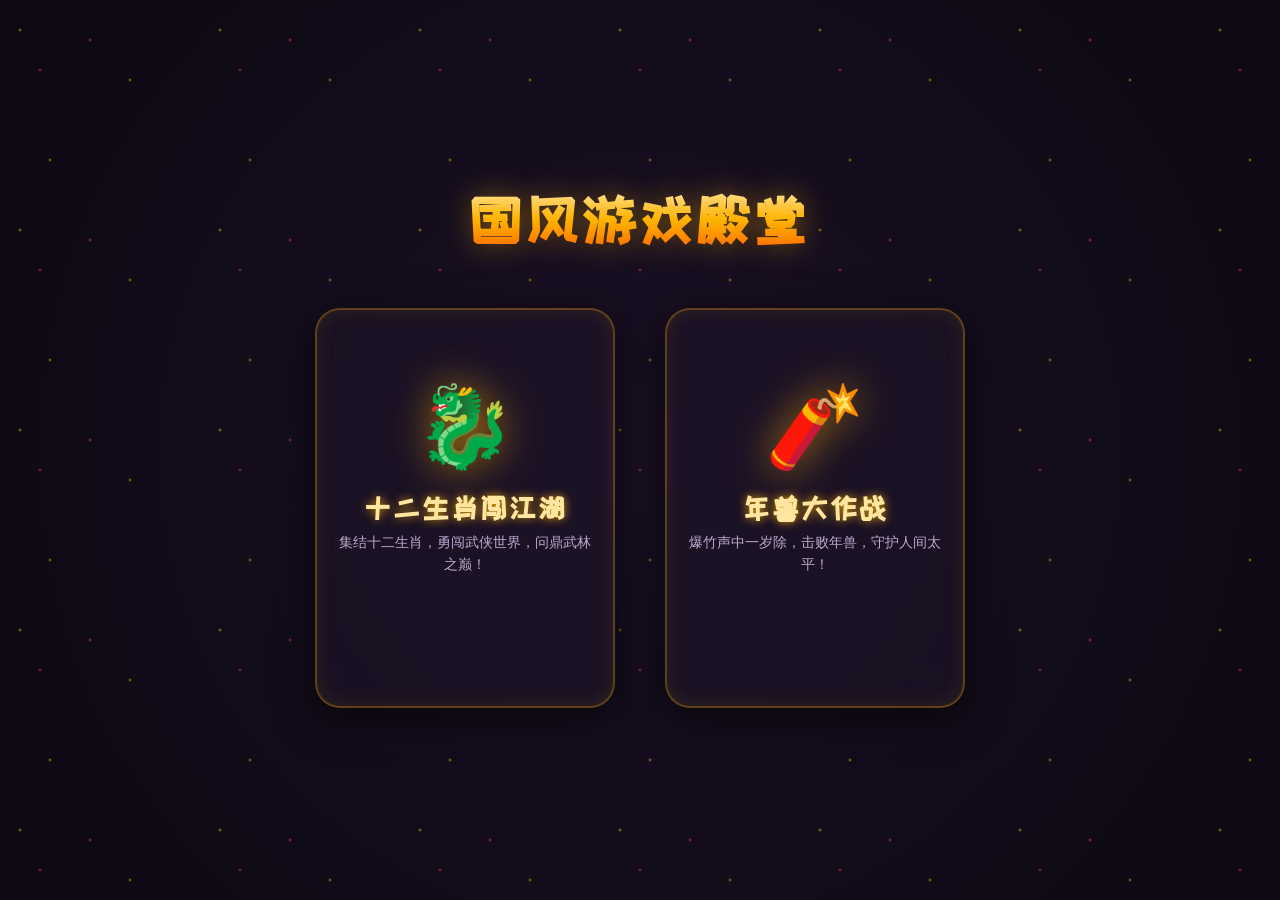
==== index.html @ abb60cdf "Add files via upload" ====
<!DOCTYPE html>
<html lang="zh-CN">
<head>
    <meta charset="UTF-8">
    <meta name="viewport" content="width=device-width, initial-scale=1.0">
    <title>国风游戏殿堂</title>
    <style>
        /* 引入国风字体（如果没有，用默认也行） */
        @import url('https://fonts.googleapis.com/css2?family=ZCOOL+KuaiLe&display=swap');

        * { margin: 0; padding: 0; box-sizing: border-box; }

        body {
            min-height: 100vh;
            background: radial-gradient(circle at center, #1a1025 0%, #0d0812 100%);
            font-family: 'ZCOOL KuaiLe', 'Microsoft YaHei', sans-serif;
            color: white;
            display: flex;
            flex-direction: column;
            align-items: center;
            justify-content: center;
            overflow: hidden;
            position: relative;
        }

        /* 动态星空背景 */
        .stars {
            position: absolute;
            top: 0; left: 0; width: 100%; height: 100%;
            z-index: -1;
            background-image: 
                radial-gradient(2px 2px at 20px 30px, #ffd700, rgba(0,0,0,0)),
                radial-gradient(2px 2px at 40px 70px, #ff4d4d, rgba(0,0,0,0)),
                radial-gradient(2px 2px at 50px 160px, #ffd700, rgba(0,0,0,0)),
                radial-gradient(2px 2px at 90px 40px, #ff4d4d, rgba(0,0,0,0)),
                radial-gradient(2px 2px at 130px 80px, #ffd700, rgba(0,0,0,0));
            background-repeat: repeat;
            background-size: 200px 200px;
            animation: starsMove 60s linear infinite;
            opacity: 0.6;
        }
        @keyframes starsMove { from { background-position: 0 0; } to { background-position: 200px 200px; } }

        /* 标题 */
        .title {
            font-size: 3.5rem;
            margin-bottom: 60px;
            text-align: center;
            background: linear-gradient(to bottom, #ffe6a0, #ffb300, #ff6600);
            -webkit-background-clip: text;
            -webkit-text-fill-color: transparent;
            text-shadow: 0 0 30px rgba(255, 179, 0, 0.4);
            letter-spacing: 5px;
            animation: float 3s ease-in-out infinite;
        }
        @keyframes float { 0%, 100% { transform: translateY(0); } 50% { transform: translateY(-10px); } }

        /* 卡片容器 */
        .game-container {
            display: flex;
            gap: 50px;
            flex-wrap: wrap;
            justify-content: center;
        }

        /* 华丽游戏卡片 */
        .game-card {
            width: 300px;
            height: 400px;
            background: rgba(30, 20, 40, 0.6);
            border-radius: 25px;
            border: 2px solid rgba(255, 179, 0, 0.3);
            text-decoration: none;
            color: white;
            display: flex;
            flex-direction: column;
            align-items: center;
            justify-content: center;
            position: relative;
            overflow: hidden;
            transition: all 0.5s cubic-bezier(0.175, 0.885, 0.32, 1.275);
            backdrop-filter: blur(10px);
            box-shadow: 0 10px 40px rgba(0, 0, 0, 0.6), inset 0 0 20px rgba(255, 179, 0, 0.1);
        }

        /* 卡片发光动效 */
        .game-card::before {
            content: '';
            position: absolute;
            top: -50%; left: -50%;
            width: 200%; height: 200%;
            background: conic-gradient(transparent, rgba(255, 179, 0, 0.8), transparent 30%);
            animation: rotate 4s linear infinite;
            z-index: -1;
            opacity: 0;
            transition: opacity 0.5s;
        }
        .game-card:hover::before { opacity: 1; }
        .game-card:hover {
            transform: translateY(-20px) scale(1.05);
            border-color: #ffd700;
            box-shadow: 0 20px 50px rgba(255, 179, 0, 0.4), inset 0 0 30px rgba(255, 179, 0, 0.3);
        }

        @keyframes rotate { 100% { transform: rotate(360deg); } }

        /* 卡片内容 */
        .game-icon {
            font-size: 80px;
            margin-bottom: 20px;
            filter: drop-shadow(0 0 20px rgba(255, 179, 0, 0.6));
            transition: transform 0.5s;
        }
        .game-card:hover .game-icon { transform: scale(1.2) rotate(5deg); }

        .game-name {
            font-size: 1.8rem;
            font-weight: bold;
            color: #ffe6a0;
            text-shadow: 0 0 10px rgba(255, 179, 0, 0.8);
            margin-bottom: 10px;
            letter-spacing: 2px;
        }

        .game-desc {
            font-size: 0.9rem;
            color: #bbaacc;
            text-align: center;
            padding: 0 20px;
            font-family: 'Microsoft YaHei', sans-serif;
            line-height: 1.5;
        }

        /* 游玩按钮 */
        .play-btn {
            margin-top: 25px;
            padding: 10px 30px;
            border-radius: 50px;
            background: linear-gradient(45deg, #ff6600, #ffb300);
            color: #1a1025;
            font-weight: bold;
            font-size: 1rem;
            opacity: 0;
            transform: translateY(20px);
            transition: all 0.4s;
        }
        .game-card:hover .play-btn { opacity: 1; transform: translateY(0); }
    </style>
</head>
<body>
    <div class="stars"></div>
    <h1 class="title">国风游戏殿堂</h1>

    <div class="game-container">
        <!-- 游戏1：十二生肖闯江湖 -->
        <a href="./zodiac/index.html" class="game-card">
            <div class="game-icon">🐉</div>
            <div class="game-name">十二生肖闯江湖</div>
            <div class="game-desc">集结十二生肖，勇闯武侠世界，问鼎武林之巅！</div>
            <div class="play-btn">立刻出发</div>
        </a>

        <!-- 游戏2：年兽大作战 -->
        <a href="./nian/index.html" class="game-card">
            <div class="game-icon">🧨</div>
            <div class="game-name">年兽大作战</div>
            <div class="game-desc">爆竹声中一岁除，击败年兽，守护人间太平！</div>
            <div class="play-btn">立刻迎战</div>
        </a>
    </div>
</body>
</html>
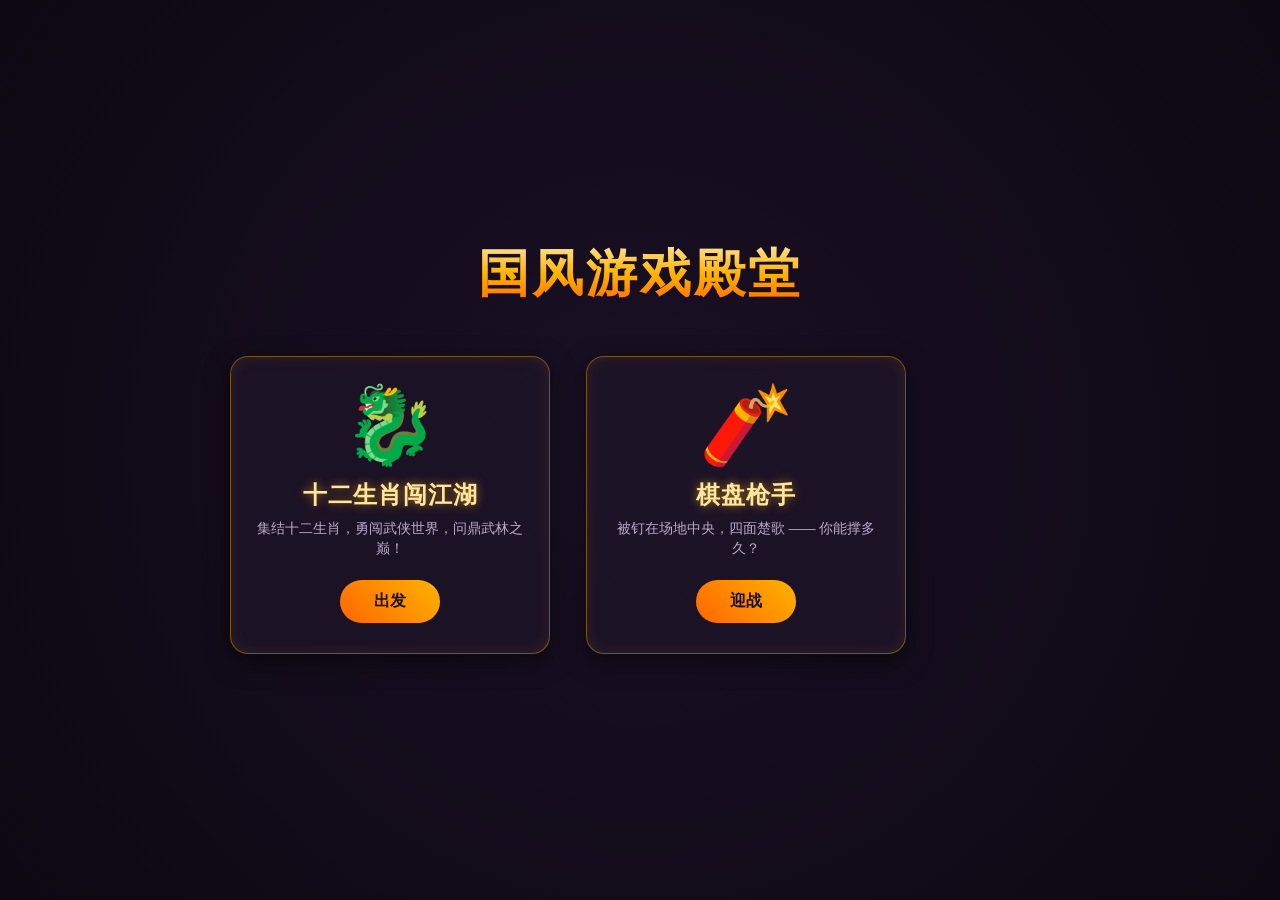
==== commit fe04c76a: "Add files via upload" ====
--- a/index.html
+++ b/index.html
@@ -1,172 +1,292 @@
 <!DOCTYPE html>
 <html lang="zh-CN">
 <head>
-    <meta charset="UTF-8">
-    <meta name="viewport" content="width=device-width, initial-scale=1.0">
-    <title>国风游戏殿堂</title>
-    <style>
-        /* 引入国风字体（如果没有，用默认也行） */
-        @import url('https://fonts.googleapis.com/css2?family=ZCOOL+KuaiLe&display=swap');
-
-        * { margin: 0; padding: 0; box-sizing: border-box; }
-
-        body {
-            min-height: 100vh;
-            background: radial-gradient(circle at center, #1a1025 0%, #0d0812 100%);
-            font-family: 'ZCOOL KuaiLe', 'Microsoft YaHei', sans-serif;
-            color: white;
-            display: flex;
-            flex-direction: column;
-            align-items: center;
-            justify-content: center;
-            overflow: hidden;
-            position: relative;
-        }
-
-        /* 动态星空背景 */
-        .stars {
-            position: absolute;
-            top: 0; left: 0; width: 100%; height: 100%;
-            z-index: -1;
-            background-image: 
-                radial-gradient(2px 2px at 20px 30px, #ffd700, rgba(0,0,0,0)),
-                radial-gradient(2px 2px at 40px 70px, #ff4d4d, rgba(0,0,0,0)),
-                radial-gradient(2px 2px at 50px 160px, #ffd700, rgba(0,0,0,0)),
-                radial-gradient(2px 2px at 90px 40px, #ff4d4d, rgba(0,0,0,0)),
-                radial-gradient(2px 2px at 130px 80px, #ffd700, rgba(0,0,0,0));
-            background-repeat: repeat;
-            background-size: 200px 200px;
-            animation: starsMove 60s linear infinite;
-            opacity: 0.6;
-        }
-        @keyframes starsMove { from { background-position: 0 0; } to { background-position: 200px 200px; } }
-
-        /* 标题 */
-        .title {
-            font-size: 3.5rem;
-            margin-bottom: 60px;
-            text-align: center;
-            background: linear-gradient(to bottom, #ffe6a0, #ffb300, #ff6600);
-            -webkit-background-clip: text;
-            -webkit-text-fill-color: transparent;
-            text-shadow: 0 0 30px rgba(255, 179, 0, 0.4);
-            letter-spacing: 5px;
-            animation: float 3s ease-in-out infinite;
-        }
-        @keyframes float { 0%, 100% { transform: translateY(0); } 50% { transform: translateY(-10px); } }
-
-        /* 卡片容器 */
-        .game-container {
-            display: flex;
-            gap: 50px;
-            flex-wrap: wrap;
-            justify-content: center;
-        }
-
-        /* 华丽游戏卡片 */
-        .game-card {
-            width: 300px;
-            height: 400px;
-            background: rgba(30, 20, 40, 0.6);
-            border-radius: 25px;
-            border: 2px solid rgba(255, 179, 0, 0.3);
-            text-decoration: none;
-            color: white;
-            display: flex;
-            flex-direction: column;
-            align-items: center;
-            justify-content: center;
-            position: relative;
-            overflow: hidden;
-            transition: all 0.5s cubic-bezier(0.175, 0.885, 0.32, 1.275);
-            backdrop-filter: blur(10px);
-            box-shadow: 0 10px 40px rgba(0, 0, 0, 0.6), inset 0 0 20px rgba(255, 179, 0, 0.1);
-        }
-
-        /* 卡片发光动效 */
-        .game-card::before {
-            content: '';
-            position: absolute;
-            top: -50%; left: -50%;
-            width: 200%; height: 200%;
-            background: conic-gradient(transparent, rgba(255, 179, 0, 0.8), transparent 30%);
-            animation: rotate 4s linear infinite;
-            z-index: -1;
-            opacity: 0;
-            transition: opacity 0.5s;
-        }
-        .game-card:hover::before { opacity: 1; }
-        .game-card:hover {
-            transform: translateY(-20px) scale(1.05);
-            border-color: #ffd700;
-            box-shadow: 0 20px 50px rgba(255, 179, 0, 0.4), inset 0 0 30px rgba(255, 179, 0, 0.3);
-        }
-
-        @keyframes rotate { 100% { transform: rotate(360deg); } }
-
-        /* 卡片内容 */
-        .game-icon {
-            font-size: 80px;
-            margin-bottom: 20px;
-            filter: drop-shadow(0 0 20px rgba(255, 179, 0, 0.6));
-            transition: transform 0.5s;
-        }
-        .game-card:hover .game-icon { transform: scale(1.2) rotate(5deg); }
-
-        .game-name {
-            font-size: 1.8rem;
-            font-weight: bold;
-            color: #ffe6a0;
-            text-shadow: 0 0 10px rgba(255, 179, 0, 0.8);
-            margin-bottom: 10px;
-            letter-spacing: 2px;
-        }
-
-        .game-desc {
-            font-size: 0.9rem;
-            color: #bbaacc;
-            text-align: center;
-            padding: 0 20px;
-            font-family: 'Microsoft YaHei', sans-serif;
-            line-height: 1.5;
-        }
-
-        /* 游玩按钮 */
-        .play-btn {
-            margin-top: 25px;
-            padding: 10px 30px;
-            border-radius: 50px;
-            background: linear-gradient(45deg, #ff6600, #ffb300);
-            color: #1a1025;
-            font-weight: bold;
-            font-size: 1rem;
-            opacity: 0;
-            transform: translateY(20px);
-            transition: all 0.4s;
-        }
-        .game-card:hover .play-btn { opacity: 1; transform: translateY(0); }
-    </style>
+<meta charset="UTF-8">
+<!-- viewport-fit=cover：让背景铺到刘海屏的圆角里，内容位置由 env(safe-area-inset-*) 兜住 -->
+<meta name="viewport" content="width=device-width, initial-scale=1.0, maximum-scale=1.0, user-scalable=no, viewport-fit=cover">
+<meta name="theme-color" content="#0d0812">
+<meta name="apple-mobile-web-app-capable" content="yes">
+<meta name="mobile-web-app-capable" content="yes">
+<meta name="apple-mobile-web-app-status-bar-style" content="black-translucent">
+<meta name="format-detection" content="telephone=no">
+<meta name="description" content="国风游戏殿堂 · 十二生肖闯江湖 / 年兽大作战">
+<title>国风游戏殿堂</title>
+<style>
+/* ★ 先把 html 背景刷成深色。
+   手机上"打开页面先闪一下白"通常就是因为背景色要等 body 的样式表生效才应用，
+   在 html 上写死背景色，首帧就是深色，不会白闪。 */
+html { background: #0d0812; }
+
+* { margin: 0; padding: 0; box-sizing: border-box; }
+
+body {
+    /* 100vh 在手机上会被地址栏伸缩算错；100dvh 才是"当前真正可见的高度"。
+       老浏览器不认 dvh，所以先写 vh 兜底再写 dvh 覆盖。 */
+    min-height: 100vh;
+    min-height: 100dvh;
+    background: radial-gradient(circle at center, #1a1025 0%, #0d0812 100%);
+    font-family: 'PingFang SC', -apple-system, BlinkMacSystemFont, 'Microsoft YaHei', sans-serif;
+    color: white;
+    display: flex;
+    flex-direction: column;
+    align-items: center;
+    justify-content: center;
+    /* 安全区：刘海屏顶部、底部小白条、横屏时的左右圆角都不再压住内容 */
+    padding: calc(env(safe-area-inset-top, 0px) + 18px)
+             calc(env(safe-area-inset-right, 0px) + 14px)
+             calc(env(safe-area-inset-bottom, 0px) + 22px)
+             calc(env(safe-area-inset-left, 0px) + 14px);
+    -webkit-tap-highlight-color: transparent;
+    -webkit-text-size-adjust: 100%;
+    overscroll-behavior: none;
+}
+
+.title {
+    font-size: 1.9rem;
+    margin-bottom: 22px;
+    text-align: center;
+    background: linear-gradient(to bottom, #ffe6a0, #ffb300, #ff6600);
+    -webkit-background-clip: text;
+    background-clip: text;
+    -webkit-text-fill-color: transparent;
+    letter-spacing: 3px;
+    line-height: 1.25;
+}
+
+.game-container {
+    display: flex;
+    flex-direction: column;
+    gap: 14px;
+    width: 100%;
+    max-width: 420px;
+}
+
+.game-card {
+    width: 100%;
+    padding: 16px 18px;
+    background: rgba(30, 20, 40, 0.8);
+    border-radius: 18px;
+    border: 1px solid rgba(255, 179, 0, 0.4);
+    text-decoration: none;
+    color: white;
+    /* ★ 手机端改成"横条"而不是"竖块"：
+       原来一屏放不下两张卡，玩家要滚动才知道有第二个游戏。
+       横条后两张卡 + 标题一屏刚好放得下。 */
+    display: flex;
+    flex-direction: row;
+    align-items: center;
+    gap: 14px;
+    box-shadow: 0 8px 25px rgba(0, 0, 0, 0.5), inset 0 0 15px rgba(255, 179, 0, 0.1);
+    transition: transform 0.18s, border-color 0.18s, box-shadow 0.18s;
+    /* 点击热区整块可点，且不会被系统当成文字选择 / 长按菜单 */
+    -webkit-user-select: none;
+    user-select: none;
+    -webkit-touch-callout: none;
+}
+
+/* 用点击反馈代替悬浮动画（手机没有鼠标悬浮） */
+.game-card:active {
+    transform: scale(0.975);
+    border-color: #ffd700;
+    box-shadow: 0 4px 15px rgba(255, 179, 0, 0.3), inset 0 0 20px rgba(255, 179, 0, 0.2);
+}
+
+.game-icon { font-size: 38px; line-height: 1; flex-shrink: 0; }
+
+.game-text { flex: 1; min-width: 0; }
+
+.game-name {
+    font-size: 1.15rem;
+    font-weight: bold;
+    color: #ffe6a0;
+    text-shadow: 0 0 10px rgba(255, 179, 0, 0.6);
+    margin-bottom: 4px;
+    letter-spacing: 1px;
+}
+
+.game-desc {
+    font-size: 0.76rem;
+    color: #bbaacc;
+    line-height: 1.45;
+}
+
+.play-btn {
+    flex-shrink: 0;
+    padding: 9px 16px;
+    border-radius: 50px;
+    background: linear-gradient(45deg, #ff6600, #ffb300);
+    color: #1a1025;
+    font-weight: bold;
+    font-size: 0.82rem;
+    white-space: nowrap;
+}
+
+/* ===== 进入游戏的过渡页 =====
+   手机上点卡片后，浏览器要等新页面首字节回来才切画面，中间那 1~3 秒
+   是一片纯黑 —— 玩家会以为"点了没反应"。现在点击瞬间先盖上这一层，
+   把"正在加载"变成看得见的状态。 */
+.enter-splash {
+    position: fixed;
+    inset: 0;
+    z-index: 99;
+    display: flex;
+    flex-direction: column;
+    align-items: center;
+    justify-content: center;
+    gap: 18px;
+    background: #0d0812;
+    opacity: 0;
+    pointer-events: none;
+    transition: opacity 0.18s ease;
+    padding: 24px;
+    text-align: center;
+}
+.enter-splash.show { opacity: 1; pointer-events: auto; }
+.enter-splash .spinner {
+    width: 40px;
+    height: 40px;
+    border-radius: 50%;
+    border: 3px solid rgba(255, 179, 0, 0.22);
+    border-top-color: #ffb300;
+    animation: spin 0.9s linear infinite;
+}
+@keyframes spin { to { transform: rotate(360deg); } }
+.enter-splash .enter-text { font-size: 0.95rem; color: #ffe6a0; letter-spacing: 1px; }
+.enter-splash .enter-tip { font-size: 0.75rem; color: #7a6b8a; line-height: 1.6; }
+@media (prefers-reduced-motion: reduce) {
+    .enter-splash .spinner { animation: none; }
+}
+
+/* ===== 平板 / 电脑 ===== */
+@media (min-width: 768px) {
+    .title { font-size: 3.2rem; margin-bottom: 50px; }
+    .game-container { flex-direction: row; max-width: 820px; gap: 36px; align-items: stretch; }
+    .game-card {
+        flex-direction: column;
+        width: 320px;
+        padding: 30px 24px;
+        gap: 0;
+        text-align: center;
+    }
+    .game-icon { font-size: 76px; margin-bottom: 16px; }
+    .game-name { font-size: 1.5rem; margin-bottom: 8px; }
+    .game-desc { font-size: 0.85rem; }
+    .play-btn { margin-top: 22px; padding: 11px 34px; font-size: 1rem; }
+    .game-card:hover {
+        transform: translateY(-10px) scale(1.03);
+        border-color: #ffd700;
+        box-shadow: 0 15px 40px rgba(255, 179, 0, 0.4);
+    }
+}
+</style>
 </head>
 <body>
-    <div class="stars"></div>
     <h1 class="title">国风游戏殿堂</h1>
 
     <div class="game-container">
-        <!-- 游戏1：十二生肖闯江湖 -->
-        <a href="./zodiac/index.html" class="game-card">
+        <a href="./zodiac/index.html" class="game-card" data-name="十二生肖闯江湖">
             <div class="game-icon">🐉</div>
-            <div class="game-name">十二生肖闯江湖</div>
-            <div class="game-desc">集结十二生肖，勇闯武侠世界，问鼎武林之巅！</div>
-            <div class="play-btn">立刻出发</div>
+            <div class="game-text">
+                <div class="game-name">十二生肖闯江湖</div>
+                <div class="game-desc">集结十二生肖，勇闯武侠世界，问鼎武林之巅！</div>
+            </div>
+            <div class="play-btn">出发</div>
         </a>
 
-        <!-- 游戏2：年兽大作战 -->
-        <a href="./nian/index.html" class="game-card">
+        <a href="./nian/index.html" class="game-card" data-name="棋盘枪手">
             <div class="game-icon">🧨</div>
-            <div class="game-name">年兽大作战</div>
-            <div class="game-desc">爆竹声中一岁除，击败年兽，守护人间太平！</div>
-            <div class="play-btn">立刻迎战</div>
+            <div class="game-text">
+                <div class="game-name">棋盘枪手</div>
+                <div class="game-desc">被钉在场地中央，四面楚歌 —— 你能撑多久？</div>
+            </div>
+            <div class="play-btn">迎战</div>
         </a>
     </div>
+
+    <div class="enter-splash" id="enterSplash" aria-hidden="true">
+        <div class="spinner"></div>
+        <div class="enter-text" id="enterText">正在进入…</div>
+        <div class="enter-tip">首次进入需要下载游戏资源<br>之后会快很多</div>
+    </div>
+
+<script>
+(function () {
+    'use strict';
+
+    /* ===== 1. 预取游戏入口 =====
+       卡片被按下时就去取目标页面的 HTML（很小，几 KB），
+       等玩家真正松手跳转时，文档往往已经躺在 HTTP 缓存里了。
+       只预取 HTML，不碰游戏的大资源 —— 免得和当前页面抢带宽。 */
+    var prefetched = {};
+    function prefetch(href) {
+        if (!href || prefetched[href]) return;
+        prefetched[href] = 1;
+        try {
+            var link = document.createElement('link');
+            link.rel = 'prefetch';
+            link.href = href;
+            document.head.appendChild(link);
+        } catch (e) { /* 预取失败完全不影响正常跳转 */ }
+    }
+
+    /* ===== 2. 点击 → 立刻盖过渡页 → 再跳转 =====
+       不这样做的话，点击到新页面首字节回来之间是一片纯黑，
+       玩家会以为"点了没反应"而反复点。 */
+    var splash = document.getElementById('enterSplash');
+    var enterText = document.getElementById('enterText');
+
+    Array.prototype.forEach.call(document.querySelectorAll('.game-card'), function (card) {
+        var href = card.getAttribute('href');
+        var name = card.getAttribute('data-name') || '游戏';
+
+        card.addEventListener('pointerdown', function () { prefetch(href); }, { passive: true });
+        card.addEventListener('touchstart', function () { prefetch(href); }, { passive: true });
+        card.addEventListener('mouseenter', function () { prefetch(href); });
+
+        card.addEventListener('click', function (e) {
+            // 新窗口 / 新标签打开时不接管，交给浏览器默认行为
+            if (e.metaKey || e.ctrlKey || e.shiftKey || e.altKey || e.button === 1) return;
+            e.preventDefault();
+            enterText.textContent = '正在进入「' + name + '」…';
+            splash.classList.add('show');
+            // 等两帧把过渡页真正画到屏幕上再跳转。
+            // 只等一帧的话，部分手机上导航会抢先执行，过渡页根本没机会显示。
+            requestAnimationFrame(function () {
+                requestAnimationFrame(function () {
+                    window.location.href = href;
+                });
+            });
+        });
+    });
+
+    // 从游戏页返回（浏览器前进后退恢复）时把过渡页收掉，
+    // 否则会出现"回来了但一直卡在正在进入…"。
+    window.addEventListener('pageshow', function (e) {
+        if (e.persisted) splash.classList.remove('show');
+    });
+
+    /* ===== 3. 页面空闲后，把两个入口都预取一遍 =====
+       玩家在首页停留的这几秒，正好用来把两个游戏页的 HTML 拉到本地。 */
+    function warmBoth() {
+        prefetch('./zodiac/index.html');
+        prefetch('./nian/index.html');
+    }
+    if (typeof requestIdleCallback === 'function') {
+        requestIdleCallback(warmBoth, { timeout: 2000 });
+    } else {
+        setTimeout(warmBoth, 800);
+    }
+
+    /* ===== 4. 注册合集页的 Service Worker =====
+       只缓存"合集页自己的 HTML"，让第二次打开首页是本地直出、几乎瞬开。
+       游戏页有各自的 SW，这里一概不插手（非首页请求直接放行）。
+       注册失败（隐私模式 / 非 HTTPS / file:// 双击打开）完全不影响任何功能。 */
+    if ('serviceWorker' in navigator && location.protocol.indexOf('http') === 0) {
+        window.addEventListener('load', function () {
+            navigator.serviceWorker.register('sw.js').catch(function () {});
+        });
+    }
+})();
+</script>
 </body>
-</html>+</html>
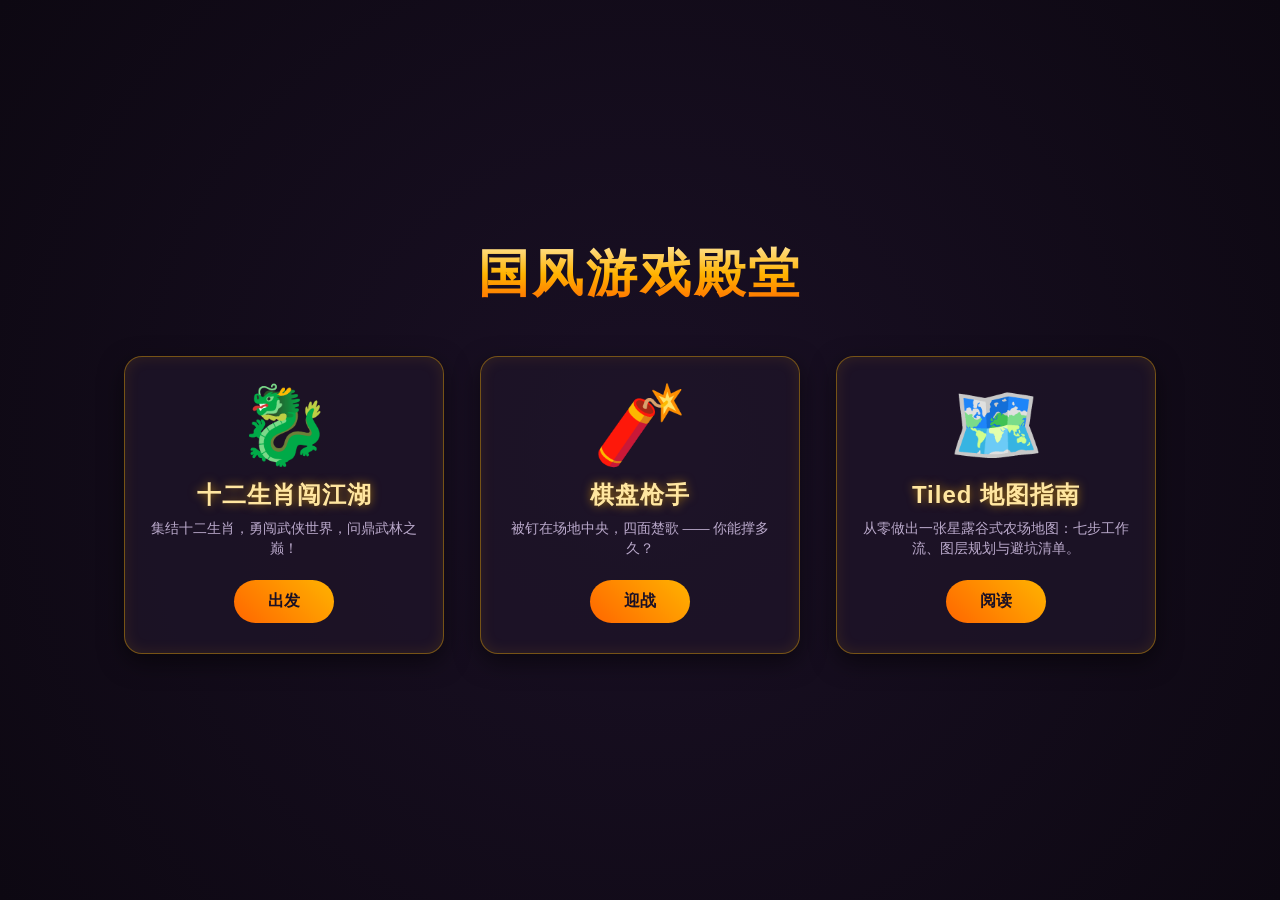
==== commit 145ea0df: "Add files via upload" ====
--- a/index.html
+++ b/index.html
@@ -160,7 +160,19 @@
 /* ===== 平板 / 电脑 ===== */
 @media (min-width: 768px) {
     .title { font-size: 3.2rem; margin-bottom: 50px; }
-    .game-container { flex-direction: row; max-width: 820px; gap: 36px; align-items: stretch; }
+    /* ★ 三张卡横排至少需要 3×320 + 2×36 = 1032px。
+       容器上限只给 820px 的话，flex 会把卡片压瘦：768px 下实测只剩 222.7px，
+       「十二生肖闯江湖」被折成「十二生肖闯江 / 湖」，末尾孤零零一个字。
+       所以上限提到 1080px，再加 flex-wrap 兜底 —— 宽度不够时是**换行**
+       而不是把卡片挤变形（以后加第四个入口也不会重演这个坑）。 */
+    .game-container {
+        flex-direction: row;
+        flex-wrap: wrap;
+        justify-content: center;
+        max-width: 1080px;
+        gap: 36px;
+        align-items: stretch;
+    }
     .game-card {
         flex-direction: column;
         width: 320px;
@@ -200,6 +212,15 @@
                 <div class="game-desc">被钉在场地中央，四面楚歌 —— 你能撑多久？</div>
             </div>
             <div class="play-btn">迎战</div>
+        </a>
+
+        <a href="./tiled-farm-guide/index.html" class="game-card" data-name="Tiled 地图指南">
+            <div class="game-icon">🗺️</div>
+            <div class="game-text">
+                <div class="game-name">Tiled 地图指南</div>
+                <div class="game-desc">从零做出一张星露谷式农场地图：七步工作流、图层规划与避坑清单。</div>
+            </div>
+            <div class="play-btn">阅读</div>
         </a>
     </div>
 
@@ -265,16 +286,17 @@
         if (e.persisted) splash.classList.remove('show');
     });
 
-    /* ===== 3. 页面空闲后，把两个入口都预取一遍 =====
-       玩家在首页停留的这几秒，正好用来把两个游戏页的 HTML 拉到本地。 */
-    function warmBoth() {
+    /* ===== 3. 页面空闲后，把各个入口都预取一遍 =====
+       玩家在首页停留的这几秒，正好用来把游戏页 / 指南页的 HTML 拉到本地。 */
+    function warmAll() {
         prefetch('./zodiac/index.html');
         prefetch('./nian/index.html');
+        prefetch('./tiled-farm-guide/index.html');
     }
     if (typeof requestIdleCallback === 'function') {
-        requestIdleCallback(warmBoth, { timeout: 2000 });
+        requestIdleCallback(warmAll, { timeout: 2000 });
     } else {
-        setTimeout(warmBoth, 800);
+        setTimeout(warmAll, 800);
     }
 
     /* ===== 4. 注册合集页的 Service Worker =====
